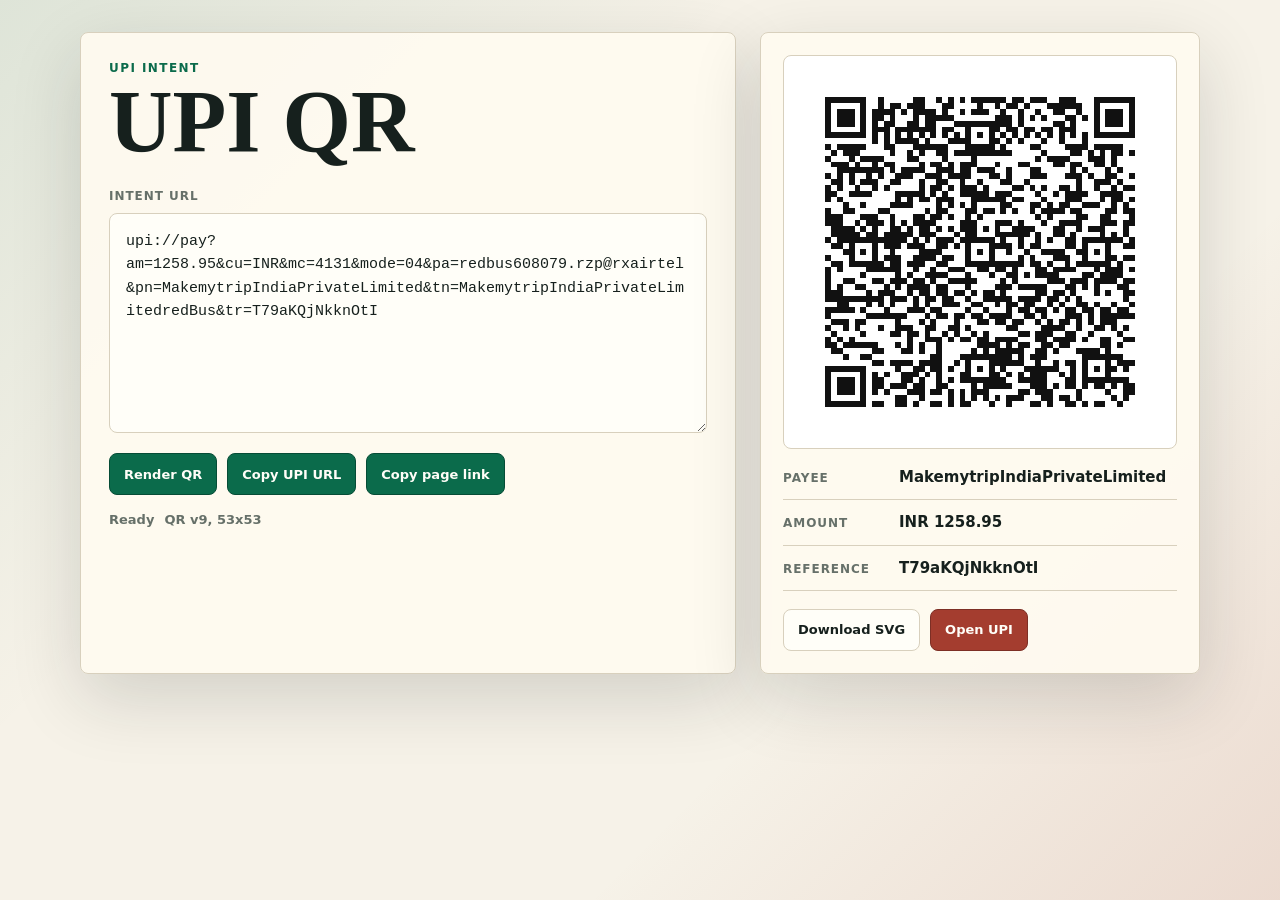
==== index.html @ 8ff2d2c5 "Add UPI QR GitHub Pages app" ====
<!doctype html>
<html lang="en">
  <head>
    <meta charset="utf-8">
    <meta name="viewport" content="width=device-width, initial-scale=1">
    <meta name="color-scheme" content="light">
    <title>UPI QR</title>
    <link rel="stylesheet" href="./styles.css">
  </head>
  <body>
    <main class="shell">
      <section class="workspace" aria-labelledby="title">
        <div class="editor">
          <p class="eyebrow">UPI intent</p>
          <h1 id="title">UPI QR</h1>

          <label for="intent">Intent URL</label>
          <textarea id="intent" spellcheck="false" rows="8"></textarea>

          <div class="actions">
            <button id="render" type="button">Render QR</button>
            <button id="copy-upi" type="button">Copy UPI URL</button>
            <button id="copy-page" type="button">Copy page link</button>
          </div>

          <div class="meta" aria-live="polite">
            <span id="status">Ready</span>
            <span id="version"></span>
          </div>
        </div>

        <aside class="preview" aria-label="Generated QR">
          <div id="qr" class="qr" role="img" aria-label="QR code for UPI intent"></div>
          <dl class="details">
            <div>
              <dt>Payee</dt>
              <dd id="payee">-</dd>
            </div>
            <div>
              <dt>Amount</dt>
              <dd id="amount">-</dd>
            </div>
            <div>
              <dt>Reference</dt>
              <dd id="reference">-</dd>
            </div>
          </dl>
          <div class="actions preview-actions">
            <a id="download" class="button secondary" download="upi-qr.svg" href="#">Download SVG</a>
            <a id="open-upi" class="button primary" href="#">Open UPI</a>
          </div>
        </aside>
      </section>
    </main>

    <script src="./app.js"></script>
  </body>
</html>
---- styles.css ----
:root {
  --paper: #f6f2e8;
  --panel: #fffbf0;
  --ink: #16201d;
  --muted: #667069;
  --line: #d8d0bd;
  --green: #0b6b4b;
  --green-dark: #064c36;
  --red: #a43d2f;
  --blue: #123f72;
  --shadow: 0 24px 70px rgba(22, 32, 29, 0.16);
}

* {
  box-sizing: border-box;
}

body {
  min-height: 100vh;
  margin: 0;
  color: var(--ink);
  font-family: ui-serif, Georgia, Cambria, "Times New Roman", serif;
  background:
    linear-gradient(135deg, rgba(11, 107, 75, 0.1), transparent 34%),
    linear-gradient(315deg, rgba(164, 61, 47, 0.13), transparent 32%),
    var(--paper);
}

button,
textarea,
a {
  font: inherit;
}

.shell {
  width: min(1120px, calc(100vw - 32px));
  margin: 0 auto;
  padding: 32px 0;
}

.workspace {
  display: grid;
  grid-template-columns: minmax(0, 1fr) minmax(340px, 440px);
  gap: 24px;
  align-items: stretch;
}

.editor,
.preview {
  border: 1px solid var(--line);
  border-radius: 8px;
  background: rgba(255, 251, 240, 0.92);
  box-shadow: var(--shadow);
}

.editor {
  padding: 28px;
}

.preview {
  display: flex;
  flex-direction: column;
  gap: 18px;
  padding: 22px;
}

.eyebrow {
  margin: 0 0 8px;
  color: var(--green);
  font: 700 12px/1.2 ui-sans-serif, system-ui, -apple-system, BlinkMacSystemFont, "Segoe UI", sans-serif;
  letter-spacing: 0.12em;
  text-transform: uppercase;
}

h1 {
  margin: 0 0 28px;
  font-size: clamp(44px, 8vw, 88px);
  line-height: 0.88;
  letter-spacing: 0;
}

label,
dt {
  display: block;
  color: var(--muted);
  font: 700 12px/1.2 ui-sans-serif, system-ui, -apple-system, BlinkMacSystemFont, "Segoe UI", sans-serif;
  letter-spacing: 0.08em;
  text-transform: uppercase;
}

textarea {
  width: 100%;
  min-height: 220px;
  margin-top: 10px;
  resize: vertical;
  border: 1px solid var(--line);
  border-radius: 8px;
  padding: 16px;
  color: var(--ink);
  background: #fffef8;
  font: 500 15px/1.55 ui-monospace, SFMono-Regular, Menlo, Consolas, "Liberation Mono", monospace;
  outline: none;
}

textarea:focus {
  border-color: var(--green);
  box-shadow: 0 0 0 3px rgba(11, 107, 75, 0.16);
}

.actions {
  display: flex;
  flex-wrap: wrap;
  gap: 10px;
  margin-top: 16px;
}

button,
.button {
  display: inline-flex;
  min-height: 42px;
  align-items: center;
  justify-content: center;
  border: 1px solid var(--green-dark);
  border-radius: 8px;
  padding: 0 14px;
  color: #fffef8;
  background: var(--green);
  cursor: pointer;
  text-decoration: none;
  font: 800 13px/1 ui-sans-serif, system-ui, -apple-system, BlinkMacSystemFont, "Segoe UI", sans-serif;
}

button:hover,
.button:hover {
  background: var(--green-dark);
}

.secondary {
  border-color: var(--line);
  color: var(--ink);
  background: #fffef8;
}

.secondary:hover {
  color: #fffef8;
  background: var(--blue);
}

.primary {
  background: var(--red);
  border-color: #7d2f25;
}

.primary:hover {
  background: #7d2f25;
}

.meta {
  display: flex;
  min-height: 24px;
  flex-wrap: wrap;
  gap: 10px;
  margin-top: 16px;
  color: var(--muted);
  font: 700 13px/1.4 ui-sans-serif, system-ui, -apple-system, BlinkMacSystemFont, "Segoe UI", sans-serif;
}

.meta .error {
  color: var(--red);
}

.qr {
  display: grid;
  aspect-ratio: 1;
  width: 100%;
  min-height: 300px;
  place-items: center;
  border: 1px solid var(--line);
  border-radius: 8px;
  padding: 18px;
  background: #fff;
}

.qr svg {
  display: block;
  width: 100%;
  height: 100%;
}

.details {
  display: grid;
  gap: 12px;
  margin: 0;
}

.details div {
  display: grid;
  grid-template-columns: 104px minmax(0, 1fr);
  gap: 12px;
  align-items: baseline;
  border-bottom: 1px solid var(--line);
  padding-bottom: 12px;
}

dd {
  min-width: 0;
  margin: 0;
  overflow-wrap: anywhere;
  font: 700 15px/1.35 ui-sans-serif, system-ui, -apple-system, BlinkMacSystemFont, "Segoe UI", sans-serif;
}

.preview-actions {
  margin-top: auto;
}

@media (max-width: 820px) {
  .shell {
    width: min(100vw - 24px, 560px);
    padding: 12px 0;
  }

  .workspace {
    grid-template-columns: 1fr;
  }

  .editor,
  .preview {
    padding: 18px;
  }

  h1 {
    font-size: 48px;
  }

  .qr {
    min-height: 260px;
  }

  .details div {
    grid-template-columns: 1fr;
    gap: 6px;
  }
}
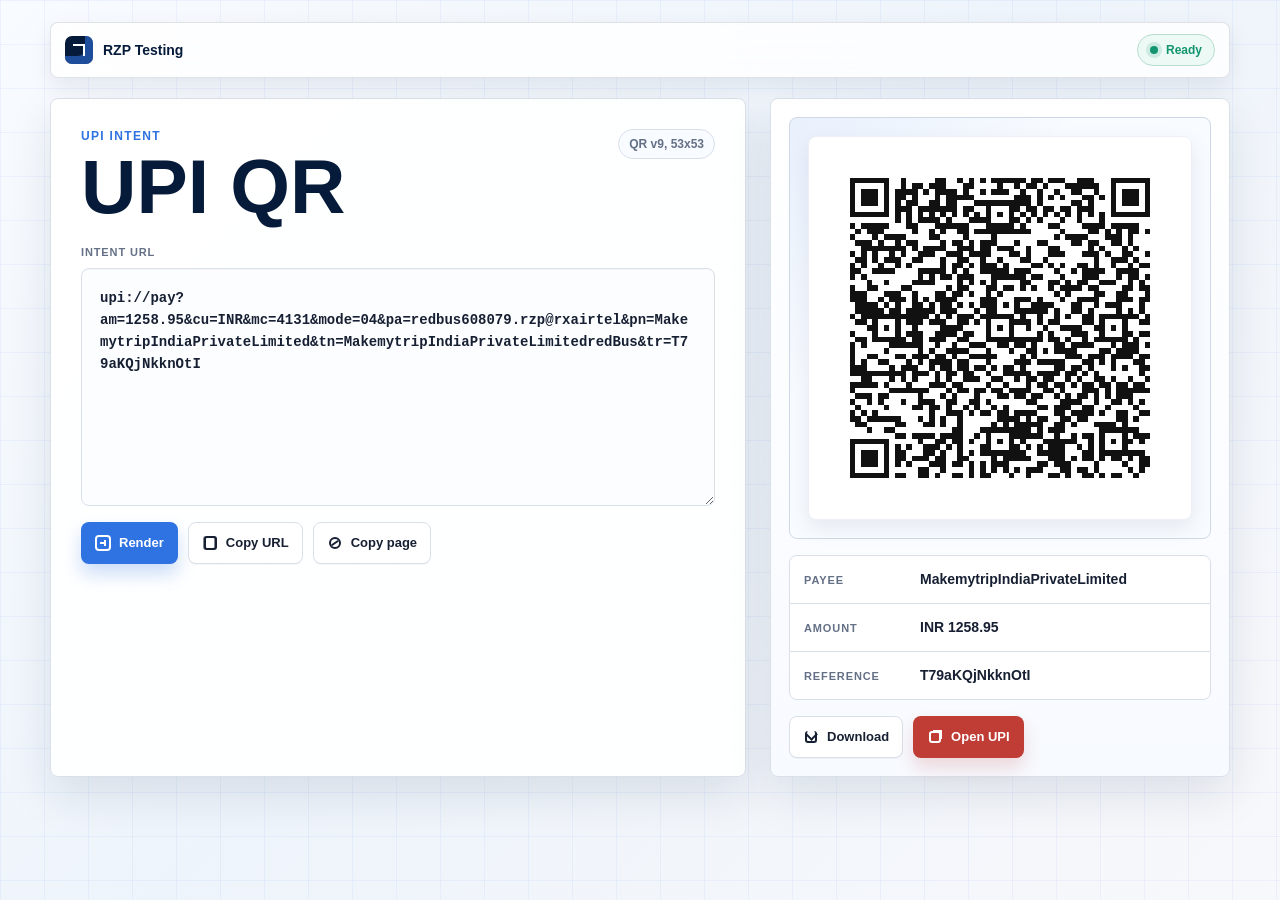
==== commit eff926be: "Redesign UPI QR page" ====
--- a/index.html
+++ b/index.html
@@ -9,28 +9,50 @@
   </head>
   <body>
     <main class="shell">
+      <header class="topbar">
+        <div class="brand">
+          <span class="brand-mark" aria-hidden="true"></span>
+          <span>RZP Testing</span>
+        </div>
+        <div class="status-pill" aria-live="polite">
+          <span class="status-dot" aria-hidden="true"></span>
+          <span id="status">Ready</span>
+        </div>
+      </header>
+
       <section class="workspace" aria-labelledby="title">
         <div class="editor">
-          <p class="eyebrow">UPI intent</p>
-          <h1 id="title">UPI QR</h1>
+          <div class="title-row">
+            <div>
+              <p class="eyebrow">UPI intent</p>
+              <h1 id="title">UPI QR</h1>
+            </div>
+            <span id="version" class="version"></span>
+          </div>
 
           <label for="intent">Intent URL</label>
           <textarea id="intent" spellcheck="false" rows="8"></textarea>
 
           <div class="actions">
-            <button id="render" type="button">Render QR</button>
-            <button id="copy-upi" type="button">Copy UPI URL</button>
-            <button id="copy-page" type="button">Copy page link</button>
-          </div>
-
-          <div class="meta" aria-live="polite">
-            <span id="status">Ready</span>
-            <span id="version"></span>
+            <button id="render" class="button primary-action" type="button">
+              <span class="button-icon scan-icon" aria-hidden="true"></span>
+              <span>Render</span>
+            </button>
+            <button id="copy-upi" class="button quiet-action" type="button">
+              <span class="button-icon copy-icon" aria-hidden="true"></span>
+              <span>Copy URL</span>
+            </button>
+            <button id="copy-page" class="button quiet-action" type="button">
+              <span class="button-icon link-icon" aria-hidden="true"></span>
+              <span>Copy page</span>
+            </button>
           </div>
         </div>
 
         <aside class="preview" aria-label="Generated QR">
-          <div id="qr" class="qr" role="img" aria-label="QR code for UPI intent"></div>
+          <div class="qr-shell">
+            <div id="qr" class="qr" role="img" aria-label="QR code for UPI intent"></div>
+          </div>
           <dl class="details">
             <div>
               <dt>Payee</dt>
@@ -46,8 +68,14 @@
             </div>
           </dl>
           <div class="actions preview-actions">
-            <a id="download" class="button secondary" download="upi-qr.svg" href="#">Download SVG</a>
-            <a id="open-upi" class="button primary" href="#">Open UPI</a>
+            <a id="download" class="button quiet-action" download="upi-qr.svg" href="#">
+              <span class="button-icon download-icon" aria-hidden="true"></span>
+              <span>Download</span>
+            </a>
+            <a id="open-upi" class="button danger-action" href="#">
+              <span class="button-icon open-icon" aria-hidden="true"></span>
+              <span>Open UPI</span>
+            </a>
           </div>
         </aside>
       </section>
--- a/styles.css
+++ b/styles.css
@@ -1,14 +1,20 @@
 :root {
-  --paper: #f6f2e8;
-  --panel: #fffbf0;
-  --ink: #16201d;
-  --muted: #667069;
-  --line: #d8d0bd;
-  --green: #0b6b4b;
-  --green-dark: #064c36;
-  --red: #a43d2f;
-  --blue: #123f72;
-  --shadow: 0 24px 70px rgba(22, 32, 29, 0.16);
+  --bg: #f4f7fb;
+  --panel: #ffffff;
+  --ink: #172033;
+  --muted: #647086;
+  --faint: #8c98aa;
+  --line: #d9e0ea;
+  --line-strong: #b8c4d4;
+  --navy: #061b3a;
+  --blue: #2f72e2;
+  --blue-dark: #2057b4;
+  --blue-soft: #eaf2ff;
+  --green: #13966f;
+  --red: #bf3d35;
+  --amber: #c77a12;
+  --shadow: 0 18px 46px rgba(6, 27, 58, 0.1);
+  --shadow-tight: 0 8px 22px rgba(6, 27, 58, 0.08);
 }
 
 * {
@@ -19,11 +25,12 @@
   min-height: 100vh;
   margin: 0;
   color: var(--ink);
-  font-family: ui-serif, Georgia, Cambria, "Times New Roman", serif;
+  font-family: "Avenir Next", Avenir, "Segoe UI", -apple-system, BlinkMacSystemFont, sans-serif;
   background:
-    linear-gradient(135deg, rgba(11, 107, 75, 0.1), transparent 34%),
-    linear-gradient(315deg, rgba(164, 61, 47, 0.13), transparent 32%),
-    var(--paper);
+    linear-gradient(90deg, rgba(47, 114, 226, 0.06) 1px, transparent 1px),
+    linear-gradient(180deg, rgba(47, 114, 226, 0.06) 1px, transparent 1px),
+    linear-gradient(135deg, #f8fbff 0%, #eef4fb 48%, #f7f8fb 100%);
+  background-size: 44px 44px, 44px 44px, auto;
 }
 
 button,
@@ -33,14 +40,84 @@
 }
 
 .shell {
-  width: min(1120px, calc(100vw - 32px));
+  width: min(1180px, calc(100vw - 32px));
   margin: 0 auto;
-  padding: 32px 0;
+  padding: 22px 0 32px;
+}
+
+.topbar {
+  display: flex;
+  min-height: 56px;
+  align-items: center;
+  justify-content: space-between;
+  gap: 16px;
+  margin-bottom: 20px;
+  border: 1px solid rgba(6, 27, 58, 0.12);
+  border-radius: 8px;
+  padding: 10px 14px;
+  background: rgba(255, 255, 255, 0.82);
+  box-shadow: var(--shadow-tight);
+  backdrop-filter: blur(14px);
+}
+
+.brand {
+  display: inline-flex;
+  align-items: center;
+  gap: 10px;
+  color: var(--navy);
+  font-size: 14px;
+  font-weight: 800;
+}
+
+.brand-mark {
+  position: relative;
+  width: 28px;
+  height: 28px;
+  border-radius: 7px;
+  background: var(--navy);
+  box-shadow: inset -8px -8px 0 rgba(47, 114, 226, 0.58);
+}
+
+.brand-mark::after {
+  position: absolute;
+  inset: 8px;
+  border: 2px solid #fff;
+  border-left: 0;
+  border-bottom: 0;
+  content: "";
+}
+
+.status-pill {
+  display: inline-flex;
+  min-height: 32px;
+  align-items: center;
+  gap: 8px;
+  border: 1px solid #b7ddce;
+  border-radius: 999px;
+  padding: 0 12px;
+  color: var(--green);
+  background: #ecf9f4;
+  font-size: 12px;
+  font-weight: 800;
+}
+
+.status-pill:has(.error) {
+  border-color: #e9b8b4;
+  color: var(--red);
+  background: #fff0ef;
+}
+
+.status-dot {
+  width: 8px;
+  height: 8px;
+  border-radius: 50%;
+  background: currentColor;
+  box-shadow: 0 0 0 4px color-mix(in srgb, currentColor 14%, transparent);
 }
 
 .workspace {
   display: grid;
-  grid-template-columns: minmax(0, 1fr) minmax(340px, 440px);
+  grid-template-columns: minmax(0, 1.08fr) minmax(360px, 460px);
   gap: 24px;
   align-items: stretch;
 }
@@ -49,62 +126,92 @@
 .preview {
   border: 1px solid var(--line);
   border-radius: 8px;
-  background: rgba(255, 251, 240, 0.92);
+  background: rgba(255, 255, 255, 0.96);
   box-shadow: var(--shadow);
 }
 
 .editor {
-  padding: 28px;
+  display: flex;
+  flex-direction: column;
+  padding: 30px;
 }
 
 .preview {
   display: flex;
   flex-direction: column;
-  gap: 18px;
-  padding: 22px;
+  gap: 16px;
+  padding: 18px;
+  background:
+    linear-gradient(180deg, #ffffff 0%, #f7faff 100%);
+}
+
+.title-row {
+  display: flex;
+  align-items: flex-start;
+  justify-content: space-between;
+  gap: 16px;
+  margin-bottom: 24px;
 }
 
 .eyebrow {
   margin: 0 0 8px;
-  color: var(--green);
-  font: 700 12px/1.2 ui-sans-serif, system-ui, -apple-system, BlinkMacSystemFont, "Segoe UI", sans-serif;
-  letter-spacing: 0.12em;
+  color: var(--blue);
+  font-size: 12px;
+  font-weight: 800;
+  letter-spacing: 0.11em;
   text-transform: uppercase;
 }
 
 h1 {
-  margin: 0 0 28px;
-  font-size: clamp(44px, 8vw, 88px);
-  line-height: 0.88;
+  margin: 0;
+  color: var(--navy);
+  font-size: clamp(48px, 6vw, 86px);
+  font-weight: 900;
+  line-height: 0.92;
   letter-spacing: 0;
+}
+
+.version {
+  min-height: 30px;
+  flex: 0 0 auto;
+  border: 1px solid var(--line);
+  border-radius: 999px;
+  padding: 7px 10px;
+  color: var(--muted);
+  background: #f8fbff;
+  font-size: 12px;
+  font-weight: 800;
+  white-space: nowrap;
 }
 
 label,
 dt {
   display: block;
   color: var(--muted);
-  font: 700 12px/1.2 ui-sans-serif, system-ui, -apple-system, BlinkMacSystemFont, "Segoe UI", sans-serif;
+  font-size: 11px;
+  font-weight: 900;
   letter-spacing: 0.08em;
   text-transform: uppercase;
 }
 
 textarea {
   width: 100%;
-  min-height: 220px;
+  min-height: 238px;
   margin-top: 10px;
   resize: vertical;
   border: 1px solid var(--line);
   border-radius: 8px;
-  padding: 16px;
+  padding: 18px;
   color: var(--ink);
-  background: #fffef8;
-  font: 500 15px/1.55 ui-monospace, SFMono-Regular, Menlo, Consolas, "Liberation Mono", monospace;
+  background: #fbfdff;
+  box-shadow: inset 0 1px 0 rgba(6, 27, 58, 0.03);
+  font: 650 14px/1.58 "SF Mono", SFMono-Regular, Menlo, Consolas, "Liberation Mono", monospace;
   outline: none;
 }
 
 textarea:focus {
-  border-color: var(--green);
-  box-shadow: 0 0 0 3px rgba(11, 107, 75, 0.16);
+  border-color: var(--blue);
+  box-shadow: 0 0 0 4px rgba(47, 114, 226, 0.14), inset 0 1px 0 rgba(6, 27, 58, 0.03);
 }
 
 .actions {
@@ -120,53 +227,171 @@
   min-height: 42px;
   align-items: center;
   justify-content: center;
-  border: 1px solid var(--green-dark);
-  border-radius: 8px;
-  padding: 0 14px;
-  color: #fffef8;
-  background: var(--green);
+  gap: 8px;
+  border: 1px solid transparent;
+  border-radius: 8px;
+  padding: 0 13px;
   cursor: pointer;
   text-decoration: none;
-  font: 800 13px/1 ui-sans-serif, system-ui, -apple-system, BlinkMacSystemFont, "Segoe UI", sans-serif;
+  font-size: 13px;
+  font-weight: 900;
+  line-height: 1;
+  transition: transform 0.15s ease, box-shadow 0.15s ease, background 0.15s ease;
 }
 
 button:hover,
 .button:hover {
-  background: var(--green-dark);
-}
-
-.secondary {
+  transform: translateY(-1px);
+}
+
+.primary-action {
+  color: #fff;
+  background: var(--blue);
+  box-shadow: 0 10px 18px rgba(47, 114, 226, 0.24);
+}
+
+.primary-action:hover {
+  background: var(--blue-dark);
+}
+
+.quiet-action {
   border-color: var(--line);
   color: var(--ink);
-  background: #fffef8;
-}
-
-.secondary:hover {
-  color: #fffef8;
-  background: var(--blue);
-}
-
-.primary {
+  background: #fff;
+  box-shadow: 0 1px 0 rgba(6, 27, 58, 0.04);
+}
+
+.quiet-action:hover {
+  border-color: var(--line-strong);
+  background: #f8fbff;
+}
+
+.danger-action {
+  color: #fff;
   background: var(--red);
-  border-color: #7d2f25;
-}
-
-.primary:hover {
-  background: #7d2f25;
-}
-
-.meta {
-  display: flex;
-  min-height: 24px;
-  flex-wrap: wrap;
-  gap: 10px;
-  margin-top: 16px;
-  color: var(--muted);
-  font: 700 13px/1.4 ui-sans-serif, system-ui, -apple-system, BlinkMacSystemFont, "Segoe UI", sans-serif;
-}
-
-.meta .error {
-  color: var(--red);
+  box-shadow: 0 10px 18px rgba(191, 61, 53, 0.18);
+}
+
+.danger-action:hover {
+  background: #9f312b;
+}
+
+.button-icon {
+  position: relative;
+  width: 16px;
+  height: 16px;
+  flex: 0 0 16px;
+}
+
+.scan-icon {
+  border: 2px solid currentColor;
+  border-radius: 4px;
+}
+
+.scan-icon::before,
+.scan-icon::after {
+  position: absolute;
+  background: currentColor;
+  content: "";
+}
+
+.scan-icon::before {
+  width: 6px;
+  height: 2px;
+  top: 5px;
+  left: 3px;
+}
+
+.scan-icon::after {
+  width: 2px;
+  height: 6px;
+  right: 3px;
+  bottom: 3px;
+}
+
+.copy-icon::before,
+.copy-icon::after {
+  position: absolute;
+  border: 2px solid currentColor;
+  border-radius: 3px;
+  content: "";
+}
+
+.copy-icon::before {
+  width: 9px;
+  height: 10px;
+  right: 1px;
+  bottom: 1px;
+}
+
+.copy-icon::after {
+  width: 9px;
+  height: 10px;
+  top: 1px;
+  left: 1px;
+  opacity: 0.55;
+}
+
+.link-icon::before,
+.download-icon::before,
+.open-icon::before {
+  position: absolute;
+  inset: 2px;
+  border: 2px solid currentColor;
+  border-radius: 999px;
+  content: "";
+}
+
+.link-icon::after {
+  position: absolute;
+  width: 8px;
+  height: 2px;
+  top: 7px;
+  left: 4px;
+  background: currentColor;
+  content: "";
+  transform: rotate(-35deg);
+}
+
+.download-icon::before {
+  border-radius: 3px;
+  border-top: 0;
+}
+
+.download-icon::after {
+  position: absolute;
+  width: 7px;
+  height: 7px;
+  top: 1px;
+  left: 4px;
+  border-right: 2px solid currentColor;
+  border-bottom: 2px solid currentColor;
+  content: "";
+  transform: rotate(45deg);
+}
+
+.open-icon::before {
+  border-radius: 3px;
+}
+
+.open-icon::after {
+  position: absolute;
+  width: 7px;
+  height: 7px;
+  top: 1px;
+  right: 1px;
+  border-top: 2px solid currentColor;
+  border-right: 2px solid currentColor;
+  content: "";
+}
+
+.qr-shell {
+  border: 1px solid #cfd8e7;
+  border-radius: 8px;
+  padding: 18px;
+  background:
+    linear-gradient(135deg, rgba(47, 114, 226, 0.08), transparent 34%),
+    #f8fbff;
 }
 
 .qr {
@@ -175,10 +400,11 @@
   width: 100%;
   min-height: 300px;
   place-items: center;
-  border: 1px solid var(--line);
+  border: 1px solid #ecf0f6;
   border-radius: 8px;
   padding: 18px;
   background: #fff;
+  box-shadow: inset 0 0 0 8px #fff, var(--shadow-tight);
 }
 
 .qr svg {
@@ -189,8 +415,12 @@
 
 .details {
   display: grid;
-  gap: 12px;
+  gap: 0;
   margin: 0;
+  border: 1px solid var(--line);
+  border-radius: 8px;
+  overflow: hidden;
+  background: #fff;
 }
 
 .details div {
@@ -199,14 +429,20 @@
   gap: 12px;
   align-items: baseline;
   border-bottom: 1px solid var(--line);
-  padding-bottom: 12px;
+  padding: 14px;
+}
+
+.details div:last-child {
+  border-bottom: 0;
 }
 
 dd {
   min-width: 0;
   margin: 0;
   overflow-wrap: anywhere;
-  font: 700 15px/1.35 ui-sans-serif, system-ui, -apple-system, BlinkMacSystemFont, "Segoe UI", sans-serif;
+  font-size: 14px;
+  font-weight: 850;
+  line-height: 1.35;
 }
 
 .preview-actions {
@@ -216,11 +452,16 @@
 @media (max-width: 820px) {
   .shell {
     width: min(100vw - 24px, 560px);
-    padding: 12px 0;
+    padding: 12px 0 18px;
+  }
+
+  .topbar {
+    margin-bottom: 12px;
   }
 
   .workspace {
     grid-template-columns: 1fr;
+    gap: 14px;
   }
 
   .editor,
@@ -232,6 +473,16 @@
     font-size: 48px;
   }
 
+  .title-row {
+    display: grid;
+    gap: 12px;
+    margin-bottom: 20px;
+  }
+
+  .version {
+    justify-self: start;
+  }
+
   .qr {
     min-height: 260px;
   }
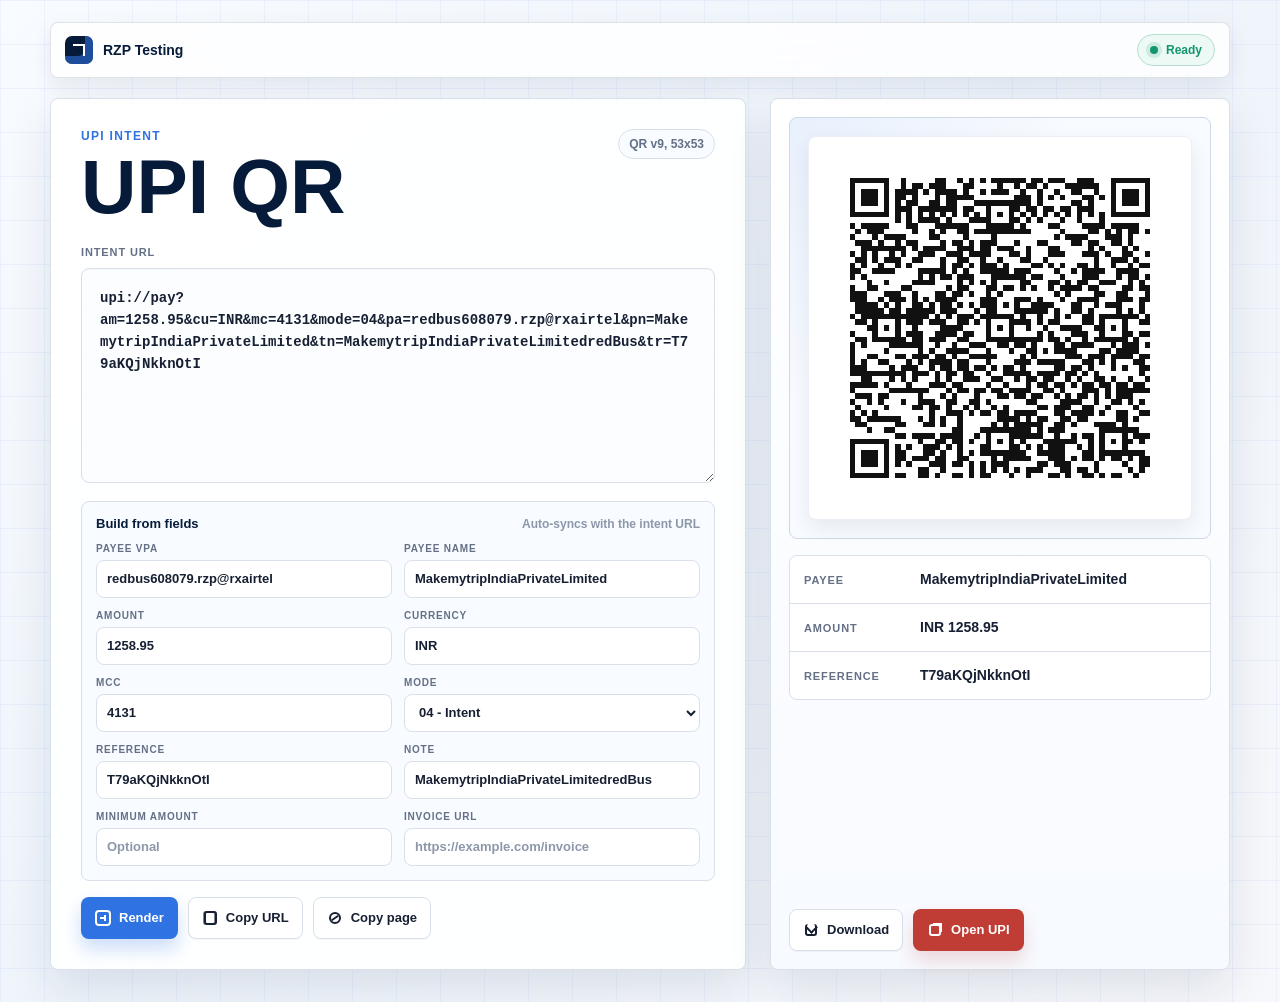
==== commit 18d2a1f0: "Add UPI intent form validation" ====
--- a/index.html
+++ b/index.html
@@ -32,6 +32,67 @@
 
           <label for="intent">Intent URL</label>
           <textarea id="intent" spellcheck="false" rows="8"></textarea>
+
+          <form id="intent-form" class="intent-form" novalidate>
+            <div class="form-header">
+              <span>Build from fields</span>
+              <span>Auto-syncs with the intent URL</span>
+            </div>
+            <div class="field-grid">
+              <label>
+                <span>Payee VPA</span>
+                <input id="field-pa" name="pa" autocomplete="off" placeholder="merchant@bank">
+              </label>
+              <label>
+                <span>Payee name</span>
+                <input id="field-pn" name="pn" autocomplete="off" placeholder="Merchant name">
+              </label>
+              <label>
+                <span>Amount</span>
+                <input id="field-am" name="am" inputmode="decimal" autocomplete="off" placeholder="100.00">
+              </label>
+              <label>
+                <span>Currency</span>
+                <input id="field-cu" name="cu" autocomplete="off" maxlength="3" placeholder="INR">
+              </label>
+              <label>
+                <span>MCC</span>
+                <input id="field-mc" name="mc" inputmode="numeric" autocomplete="off" maxlength="4" placeholder="5411">
+              </label>
+              <label>
+                <span>Mode</span>
+                <select id="field-mode" name="mode">
+                  <option value="">Not set</option>
+                  <option value="04">04 - Intent</option>
+                  <option value="05">05 - Secure intent</option>
+                  <option value="01">01 - Static QR</option>
+                  <option value="02">02 - Static secure QR</option>
+                  <option value="15">15 - Dynamic QR</option>
+                  <option value="16">16 - Dynamic secure QR</option>
+                  <option value="22">22 - Online dynamic QR</option>
+                  <option value="23">23 - Online dynamic secure QR</option>
+                </select>
+              </label>
+              <label>
+                <span>Reference</span>
+                <input id="field-tr" name="tr" autocomplete="off" placeholder="Order or bill id">
+              </label>
+              <label>
+                <span>Note</span>
+                <input id="field-tn" name="tn" autocomplete="off" placeholder="Transaction note">
+              </label>
+              <label>
+                <span>Minimum amount</span>
+                <input id="field-mam" name="mam" inputmode="decimal" autocomplete="off" placeholder="Optional">
+              </label>
+              <label>
+                <span>Invoice URL</span>
+                <input id="field-url" name="url" autocomplete="off" placeholder="https://example.com/invoice">
+              </label>
+            </div>
+          </form>
+
+          <div id="warnings" class="warnings" aria-live="polite"></div>
 
           <div class="actions">
             <button id="render" class="button primary-action" type="button">
--- a/styles.css
+++ b/styles.css
@@ -34,6 +34,8 @@
 }
 
 button,
+input,
+select,
 textarea,
 a {
   font: inherit;
@@ -196,7 +198,7 @@
 
 textarea {
   width: 100%;
-  min-height: 238px;
+  min-height: 146px;
   margin-top: 10px;
   resize: vertical;
   border: 1px solid var(--line);
@@ -212,6 +214,105 @@
 textarea:focus {
   border-color: var(--blue);
   box-shadow: 0 0 0 4px rgba(47, 114, 226, 0.14), inset 0 1px 0 rgba(6, 27, 58, 0.03);
+}
+
+.intent-form {
+  margin-top: 18px;
+  border: 1px solid var(--line);
+  border-radius: 8px;
+  padding: 14px;
+  background: #f8fbff;
+}
+
+.form-header {
+  display: flex;
+  align-items: baseline;
+  justify-content: space-between;
+  gap: 12px;
+  margin-bottom: 12px;
+}
+
+.form-header span:first-child {
+  color: var(--navy);
+  font-size: 13px;
+  font-weight: 900;
+}
+
+.form-header span:last-child {
+  color: var(--faint);
+  font-size: 12px;
+  font-weight: 700;
+}
+
+.field-grid {
+  display: grid;
+  grid-template-columns: repeat(2, minmax(0, 1fr));
+  gap: 12px;
+}
+
+.field-grid label {
+  display: grid;
+  gap: 6px;
+}
+
+.field-grid span {
+  color: var(--muted);
+  font-size: 10px;
+  font-weight: 900;
+  letter-spacing: 0.08em;
+  text-transform: uppercase;
+}
+
+input,
+select {
+  width: 100%;
+  min-height: 38px;
+  border: 1px solid var(--line);
+  border-radius: 8px;
+  padding: 8px 10px;
+  color: var(--ink);
+  background: #fff;
+  font-size: 13px;
+  font-weight: 750;
+  outline: none;
+}
+
+input:focus,
+select:focus {
+  border-color: var(--blue);
+  box-shadow: 0 0 0 4px rgba(47, 114, 226, 0.12);
+}
+
+input::placeholder,
+textarea::placeholder {
+  color: var(--faint);
+  font-weight: 650;
+}
+
+.warnings {
+  display: none;
+  margin-top: 14px;
+  border: 1px solid #f0d6a8;
+  border-radius: 8px;
+  padding: 12px 14px;
+  color: #71470b;
+  background: #fff8e8;
+  font-size: 12px;
+  font-weight: 750;
+  line-height: 1.45;
+}
+
+.warnings.visible {
+  display: block;
+}
+
+.warnings ul {
+  margin: 8px 0 0;
+  padding-left: 18px;
+}
+
+.warnings li + li {
+  margin-top: 4px;
 }
 
 .actions {
@@ -483,6 +584,14 @@
     justify-self: start;
   }
 
+  .form-header {
+    display: grid;
+  }
+
+  .field-grid {
+    grid-template-columns: 1fr;
+  }
+
   .qr {
     min-height: 260px;
   }
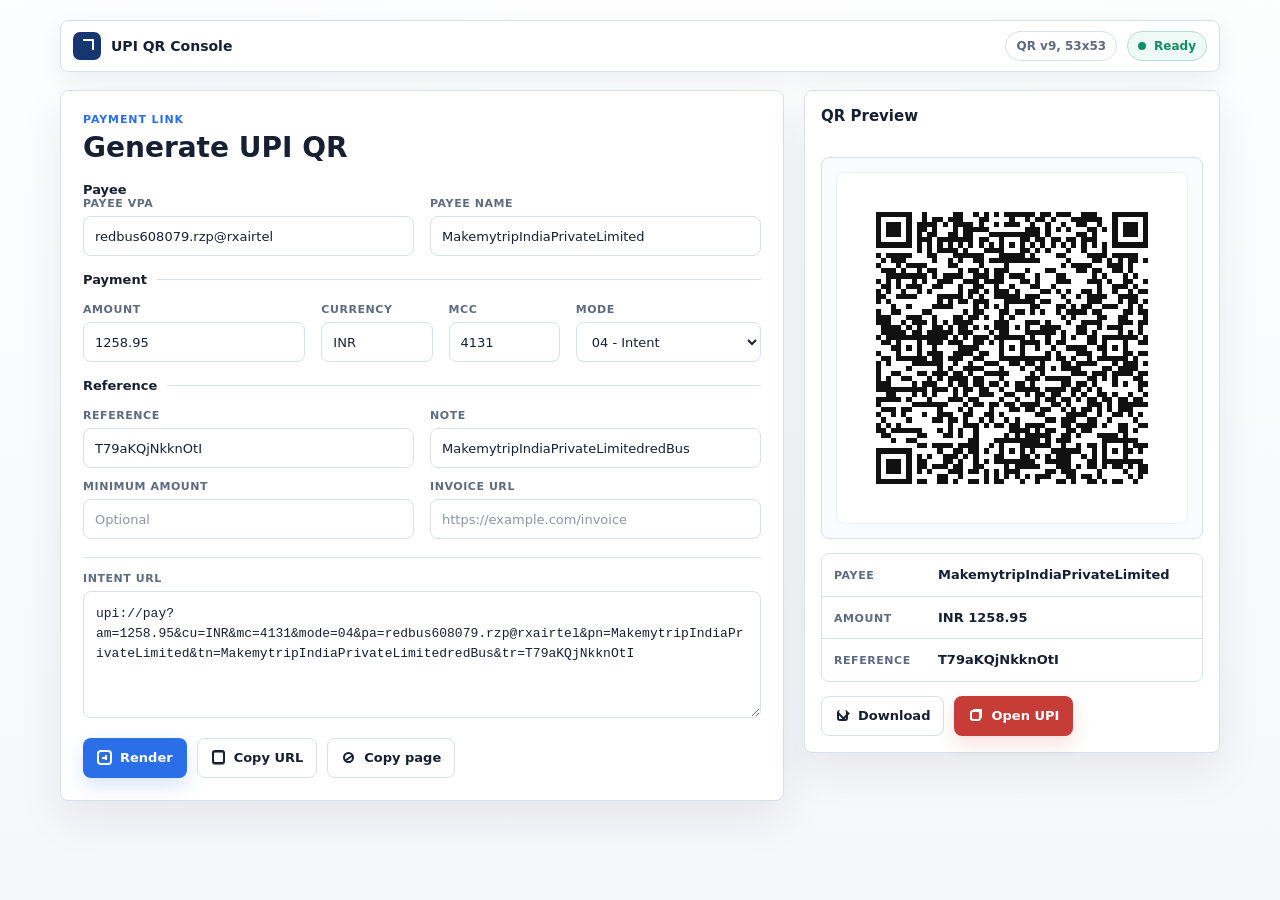
==== commit abdef109: "Refine UPI QR page design" ====
--- a/index.html
+++ b/index.html
@@ -5,92 +5,105 @@
     <meta name="viewport" content="width=device-width, initial-scale=1">
     <meta name="color-scheme" content="light">
     <title>UPI QR</title>
-    <link rel="stylesheet" href="./styles.css">
+    <link rel="stylesheet" href="./styles.css?v=20260629-pro1">
   </head>
   <body>
     <main class="shell">
       <header class="topbar">
         <div class="brand">
           <span class="brand-mark" aria-hidden="true"></span>
-          <span>RZP Testing</span>
+          <span>UPI QR Console</span>
         </div>
-        <div class="status-pill" aria-live="polite">
-          <span class="status-dot" aria-hidden="true"></span>
-          <span id="status">Ready</span>
+        <div class="topbar-right">
+          <span id="version" class="version"></span>
+          <div class="status-pill" aria-live="polite">
+            <span class="status-dot" aria-hidden="true"></span>
+            <span id="status">Ready</span>
+          </div>
         </div>
       </header>
 
       <section class="workspace" aria-labelledby="title">
         <div class="editor">
           <div class="title-row">
-            <div>
-              <p class="eyebrow">UPI intent</p>
-              <h1 id="title">UPI QR</h1>
-            </div>
-            <span id="version" class="version"></span>
+            <p class="eyebrow">Payment link</p>
+            <h1 id="title">Generate UPI QR</h1>
           </div>
 
-          <label for="intent">Intent URL</label>
-          <textarea id="intent" spellcheck="false" rows="8"></textarea>
+          <form id="intent-form" class="intent-form" novalidate>
+            <fieldset>
+              <legend>Payee</legend>
+              <div class="field-grid">
+                <label>
+                  <span>Payee VPA</span>
+                  <input id="field-pa" name="pa" autocomplete="off" placeholder="merchant@bank">
+                </label>
+                <label>
+                  <span>Payee name</span>
+                  <input id="field-pn" name="pn" autocomplete="off" placeholder="Merchant name">
+                </label>
+              </div>
+            </fieldset>
 
-          <form id="intent-form" class="intent-form" novalidate>
-            <div class="form-header">
-              <span>Build from fields</span>
-              <span>Auto-syncs with the intent URL</span>
-            </div>
-            <div class="field-grid">
-              <label>
-                <span>Payee VPA</span>
-                <input id="field-pa" name="pa" autocomplete="off" placeholder="merchant@bank">
-              </label>
-              <label>
-                <span>Payee name</span>
-                <input id="field-pn" name="pn" autocomplete="off" placeholder="Merchant name">
-              </label>
-              <label>
-                <span>Amount</span>
-                <input id="field-am" name="am" inputmode="decimal" autocomplete="off" placeholder="100.00">
-              </label>
-              <label>
-                <span>Currency</span>
-                <input id="field-cu" name="cu" autocomplete="off" maxlength="3" placeholder="INR">
-              </label>
-              <label>
-                <span>MCC</span>
-                <input id="field-mc" name="mc" inputmode="numeric" autocomplete="off" maxlength="4" placeholder="5411">
-              </label>
-              <label>
-                <span>Mode</span>
-                <select id="field-mode" name="mode">
-                  <option value="">Not set</option>
-                  <option value="04">04 - Intent</option>
-                  <option value="05">05 - Secure intent</option>
-                  <option value="01">01 - Static QR</option>
-                  <option value="02">02 - Static secure QR</option>
-                  <option value="15">15 - Dynamic QR</option>
-                  <option value="16">16 - Dynamic secure QR</option>
-                  <option value="22">22 - Online dynamic QR</option>
-                  <option value="23">23 - Online dynamic secure QR</option>
-                </select>
-              </label>
-              <label>
-                <span>Reference</span>
-                <input id="field-tr" name="tr" autocomplete="off" placeholder="Order or bill id">
-              </label>
-              <label>
-                <span>Note</span>
-                <input id="field-tn" name="tn" autocomplete="off" placeholder="Transaction note">
-              </label>
-              <label>
-                <span>Minimum amount</span>
-                <input id="field-mam" name="mam" inputmode="decimal" autocomplete="off" placeholder="Optional">
-              </label>
-              <label>
-                <span>Invoice URL</span>
-                <input id="field-url" name="url" autocomplete="off" placeholder="https://example.com/invoice">
-              </label>
-            </div>
+            <fieldset>
+              <legend>Payment</legend>
+              <div class="field-grid payment-grid">
+                <label>
+                  <span>Amount</span>
+                  <input id="field-am" name="am" inputmode="decimal" autocomplete="off" placeholder="100.00">
+                </label>
+                <label>
+                  <span>Currency</span>
+                  <input id="field-cu" name="cu" autocomplete="off" maxlength="3" placeholder="INR">
+                </label>
+                <label>
+                  <span>MCC</span>
+                  <input id="field-mc" name="mc" inputmode="numeric" autocomplete="off" maxlength="4" placeholder="5411">
+                </label>
+                <label>
+                  <span>Mode</span>
+                  <select id="field-mode" name="mode">
+                    <option value="">Not set</option>
+                    <option value="04">04 - Intent</option>
+                    <option value="05">05 - Secure intent</option>
+                    <option value="01">01 - Static QR</option>
+                    <option value="02">02 - Static secure QR</option>
+                    <option value="15">15 - Dynamic QR</option>
+                    <option value="16">16 - Dynamic secure QR</option>
+                    <option value="22">22 - Online dynamic QR</option>
+                    <option value="23">23 - Online dynamic secure QR</option>
+                  </select>
+                </label>
+              </div>
+            </fieldset>
+
+            <fieldset>
+              <legend>Reference</legend>
+              <div class="field-grid">
+                <label>
+                  <span>Reference</span>
+                  <input id="field-tr" name="tr" autocomplete="off" placeholder="Order or bill id">
+                </label>
+                <label>
+                  <span>Note</span>
+                  <input id="field-tn" name="tn" autocomplete="off" placeholder="Transaction note">
+                </label>
+                <label>
+                  <span>Minimum amount</span>
+                  <input id="field-mam" name="mam" inputmode="decimal" autocomplete="off" placeholder="Optional">
+                </label>
+                <label>
+                  <span>Invoice URL</span>
+                  <input id="field-url" name="url" autocomplete="off" placeholder="https://example.com/invoice">
+                </label>
+              </div>
+            </fieldset>
           </form>
+
+          <div class="url-editor">
+            <label for="intent">Intent URL</label>
+            <textarea id="intent" spellcheck="false" rows="5"></textarea>
+          </div>
 
           <div id="warnings" class="warnings" aria-live="polite"></div>
 
@@ -111,6 +124,9 @@
         </div>
 
         <aside class="preview" aria-label="Generated QR">
+          <div class="preview-header">
+            <h2>QR Preview</h2>
+          </div>
           <div class="qr-shell">
             <div id="qr" class="qr" role="img" aria-label="QR code for UPI intent"></div>
           </div>
@@ -142,6 +158,6 @@
       </section>
     </main>
 
-    <script src="./app.js"></script>
+    <script src="./app.js?v=20260629-pro1"></script>
   </body>
 </html>
--- a/styles.css
+++ b/styles.css
@@ -1,36 +1,41 @@
 :root {
-  --bg: #f4f7fb;
+  --bg: #f5f7fb;
   --panel: #ffffff;
+  --panel-soft: #f9fbfe;
   --ink: #172033;
-  --muted: #647086;
-  --faint: #8c98aa;
-  --line: #d9e0ea;
-  --line-strong: #b8c4d4;
-  --navy: #061b3a;
-  --blue: #2f72e2;
-  --blue-dark: #2057b4;
-  --blue-soft: #eaf2ff;
-  --green: #13966f;
-  --red: #bf3d35;
-  --amber: #c77a12;
-  --shadow: 0 18px 46px rgba(6, 27, 58, 0.1);
-  --shadow-tight: 0 8px 22px rgba(6, 27, 58, 0.08);
+  --muted: #5e6b80;
+  --faint: #8a95a8;
+  --line: #d8e0eb;
+  --line-strong: #bac7d8;
+  --blue: #2b6fe8;
+  --blue-dark: #1f55b8;
+  --green: #0f8f66;
+  --red: #c63d38;
+  --amber: #9b640b;
+  --amber-bg: #fff8e9;
+  --shadow: 0 18px 45px rgba(23, 32, 51, 0.08);
+  --shadow-soft: 0 8px 24px rgba(23, 32, 51, 0.06);
+  --radius: 8px;
 }
 
 * {
   box-sizing: border-box;
+}
+
+html {
+  min-width: 320px;
 }
 
 body {
   min-height: 100vh;
   margin: 0;
   color: var(--ink);
-  font-family: "Avenir Next", Avenir, "Segoe UI", -apple-system, BlinkMacSystemFont, sans-serif;
+  font-family: -apple-system, BlinkMacSystemFont, "Segoe UI", system-ui, sans-serif;
   background:
-    linear-gradient(90deg, rgba(47, 114, 226, 0.06) 1px, transparent 1px),
-    linear-gradient(180deg, rgba(47, 114, 226, 0.06) 1px, transparent 1px),
-    linear-gradient(135deg, #f8fbff 0%, #eef4fb 48%, #f7f8fb 100%);
-  background-size: 44px 44px, 44px 44px, auto;
+    linear-gradient(180deg, rgba(255, 255, 255, 0.9), rgba(245, 247, 251, 0.94)),
+    radial-gradient(circle at 16% 0%, rgba(43, 111, 232, 0.08), transparent 32%),
+    radial-gradient(circle at 92% 6%, rgba(15, 143, 102, 0.08), transparent 28%),
+    var(--bg);
 }
 
 button,
@@ -42,71 +47,87 @@
 }
 
 .shell {
-  width: min(1180px, calc(100vw - 32px));
+  width: min(1160px, calc(100vw - 32px));
   margin: 0 auto;
-  padding: 22px 0 32px;
+  padding: 20px 0 32px;
 }
 
 .topbar {
   display: flex;
-  min-height: 56px;
+  min-height: 52px;
   align-items: center;
   justify-content: space-between;
   gap: 16px;
-  margin-bottom: 20px;
-  border: 1px solid rgba(6, 27, 58, 0.12);
-  border-radius: 8px;
-  padding: 10px 14px;
-  background: rgba(255, 255, 255, 0.82);
-  box-shadow: var(--shadow-tight);
-  backdrop-filter: blur(14px);
-}
-
-.brand {
+  margin-bottom: 18px;
+  border: 1px solid var(--line);
+  border-radius: var(--radius);
+  padding: 10px 12px;
+  background: rgba(255, 255, 255, 0.92);
+  box-shadow: var(--shadow-soft);
+}
+
+.brand,
+.topbar-right,
+.status-pill,
+.button,
+button {
   display: inline-flex;
   align-items: center;
+}
+
+.brand {
   gap: 10px;
-  color: var(--navy);
+  color: var(--ink);
   font-size: 14px;
-  font-weight: 800;
+  font-weight: 600;
 }
 
 .brand-mark {
   position: relative;
   width: 28px;
   height: 28px;
+  flex: 0 0 28px;
   border-radius: 7px;
-  background: var(--navy);
-  box-shadow: inset -8px -8px 0 rgba(47, 114, 226, 0.58);
+  background: #16366f;
 }
 
 .brand-mark::after {
   position: absolute;
-  inset: 8px;
+  top: 7px;
+  right: 7px;
+  width: 9px;
+  height: 9px;
   border: 2px solid #fff;
   border-left: 0;
   border-bottom: 0;
   content: "";
 }
 
+.topbar-right {
+  gap: 10px;
+}
+
+.status-pill,
+.version {
+  min-height: 30px;
+  border-radius: 999px;
+  padding: 0 10px;
+  font-size: 12px;
+  font-weight: 600;
+  white-space: nowrap;
+}
+
 .status-pill {
-  display: inline-flex;
-  min-height: 32px;
-  align-items: center;
   gap: 8px;
-  border: 1px solid #b7ddce;
-  border-radius: 999px;
-  padding: 0 12px;
+  border: 1px solid #b7dfcf;
   color: var(--green);
-  background: #ecf9f4;
-  font-size: 12px;
-  font-weight: 800;
+  background: #eefaf5;
 }
 
 .status-pill:has(.error) {
-  border-color: #e9b8b4;
+  border-color: #eeb9b6;
   color: var(--red);
-  background: #fff0ef;
+  background: #fff1f0;
 }
 
 .status-dot {
@@ -114,196 +135,199 @@
   height: 8px;
   border-radius: 50%;
   background: currentColor;
-  box-shadow: 0 0 0 4px color-mix(in srgb, currentColor 14%, transparent);
+}
+
+.version {
+  display: inline-flex;
+  align-items: center;
+  border: 1px solid var(--line);
+  color: var(--muted);
+  background: #fff;
 }
 
 .workspace {
   display: grid;
-  grid-template-columns: minmax(0, 1.08fr) minmax(360px, 460px);
-  gap: 24px;
-  align-items: stretch;
+  grid-template-columns: minmax(0, 1fr) 416px;
+  gap: 20px;
+  align-items: start;
 }
 
 .editor,
 .preview {
   border: 1px solid var(--line);
-  border-radius: 8px;
-  background: rgba(255, 255, 255, 0.96);
+  border-radius: var(--radius);
+  background: var(--panel);
   box-shadow: var(--shadow);
 }
 
 .editor {
+  padding: 22px;
+}
+
+.preview {
+  position: sticky;
+  top: 20px;
   display: flex;
   flex-direction: column;
-  padding: 30px;
-}
-
-.preview {
-  display: flex;
-  flex-direction: column;
-  gap: 16px;
-  padding: 18px;
-  background:
-    linear-gradient(180deg, #ffffff 0%, #f7faff 100%);
-}
-
-.title-row {
-  display: flex;
-  align-items: flex-start;
-  justify-content: space-between;
-  gap: 16px;
-  margin-bottom: 24px;
+  gap: 14px;
+  padding: 16px;
+}
+
+.title-row,
+.preview-header {
+  margin-bottom: 18px;
 }
 
 .eyebrow {
-  margin: 0 0 8px;
+  margin: 0 0 6px;
   color: var(--blue);
-  font-size: 12px;
-  font-weight: 800;
-  letter-spacing: 0.11em;
-  text-transform: uppercase;
-}
-
-h1 {
-  margin: 0;
-  color: var(--navy);
-  font-size: clamp(48px, 6vw, 86px);
-  font-weight: 900;
-  line-height: 0.92;
-  letter-spacing: 0;
-}
-
-.version {
-  min-height: 30px;
-  flex: 0 0 auto;
-  border: 1px solid var(--line);
-  border-radius: 999px;
-  padding: 7px 10px;
-  color: var(--muted);
-  background: #f8fbff;
-  font-size: 12px;
-  font-weight: 800;
-  white-space: nowrap;
-}
-
-label,
-dt {
-  display: block;
-  color: var(--muted);
   font-size: 11px;
-  font-weight: 900;
+  font-weight: 700;
   letter-spacing: 0.08em;
   text-transform: uppercase;
 }
 
-textarea {
-  width: 100%;
-  min-height: 146px;
-  margin-top: 10px;
-  resize: vertical;
-  border: 1px solid var(--line);
-  border-radius: 8px;
-  padding: 18px;
+h1,
+h2 {
+  margin: 0;
   color: var(--ink);
-  background: #fbfdff;
-  box-shadow: inset 0 1px 0 rgba(6, 27, 58, 0.03);
-  font: 650 14px/1.58 "SF Mono", SFMono-Regular, Menlo, Consolas, "Liberation Mono", monospace;
-  outline: none;
-}
-
-textarea:focus {
-  border-color: var(--blue);
-  box-shadow: 0 0 0 4px rgba(47, 114, 226, 0.14), inset 0 1px 0 rgba(6, 27, 58, 0.03);
+  letter-spacing: 0;
+}
+
+h1 {
+  font-size: 28px;
+  font-weight: 600;
+  line-height: 1.15;
+}
+
+h2 {
+  font-size: 15px;
+  font-weight: 600;
 }
 
 .intent-form {
-  margin-top: 18px;
-  border: 1px solid var(--line);
-  border-radius: 8px;
-  padding: 14px;
-  background: #f8fbff;
-}
-
-.form-header {
-  display: flex;
-  align-items: baseline;
-  justify-content: space-between;
-  gap: 12px;
-  margin-bottom: 12px;
-}
-
-.form-header span:first-child {
-  color: var(--navy);
+  display: grid;
+  gap: 16px;
+}
+
+fieldset {
+  min-width: 0;
+  margin: 0;
+  border: 0;
+  border-top: 1px solid var(--line);
+  padding: 16px 0 0;
+}
+
+fieldset:first-child {
+  border-top: 0;
+  padding-top: 0;
+}
+
+legend {
+  padding: 0 10px 0 0;
+  color: var(--ink);
   font-size: 13px;
-  font-weight: 900;
-}
-
-.form-header span:last-child {
-  color: var(--faint);
-  font-size: 12px;
-  font-weight: 700;
+  font-weight: 600;
 }
 
 .field-grid {
   display: grid;
   grid-template-columns: repeat(2, minmax(0, 1fr));
-  gap: 12px;
-}
-
-.field-grid label {
+  gap: 12px 16px;
+}
+
+.payment-grid {
+  grid-template-columns: minmax(0, 1.2fr) minmax(90px, 0.6fr) minmax(96px, 0.6fr) minmax(170px, 1fr);
+}
+
+label,
+dt {
+  color: var(--muted);
+  font-size: 11px;
+  font-weight: 600;
+  letter-spacing: 0.05em;
+  text-transform: uppercase;
+}
+
+label {
   display: grid;
   gap: 6px;
 }
 
-.field-grid span {
-  color: var(--muted);
-  font-size: 10px;
-  font-weight: 900;
-  letter-spacing: 0.08em;
-  text-transform: uppercase;
+input,
+select,
+textarea {
+  width: 100%;
+  border: 1px solid var(--line);
+  border-radius: var(--radius);
+  color: var(--ink);
+  background: #fff;
+  outline: none;
 }
 
 input,
 select {
-  width: 100%;
-  min-height: 38px;
-  border: 1px solid var(--line);
-  border-radius: 8px;
-  padding: 8px 10px;
-  color: var(--ink);
-  background: #fff;
+  height: 40px;
+  padding: 0 11px;
   font-size: 13px;
-  font-weight: 750;
-  outline: none;
+  font-weight: 500;
+}
+
+textarea {
+  min-height: 96px;
+  resize: vertical;
+  padding: 12px;
+  font: 500 13px/1.55 ui-monospace, SFMono-Regular, Menlo, Consolas, "Liberation Mono", monospace;
+}
+
+input:hover,
+select:hover,
+textarea:hover {
+  border-color: var(--line-strong);
 }
 
 input:focus,
-select:focus {
+select:focus,
+textarea:focus {
   border-color: var(--blue);
-  box-shadow: 0 0 0 4px rgba(47, 114, 226, 0.12);
+  box-shadow: 0 0 0 3px rgba(43, 111, 232, 0.12);
 }
 
 input::placeholder,
 textarea::placeholder {
   color: var(--faint);
-  font-weight: 650;
+  font-weight: 400;
+}
+
+.url-editor {
+  margin-top: 18px;
+  border-top: 1px solid var(--line);
+  padding-top: 14px;
+}
+
+.url-editor label {
+  margin-bottom: 6px;
 }
 
 .warnings {
   display: none;
   margin-top: 14px;
-  border: 1px solid #f0d6a8;
-  border-radius: 8px;
+  border: 1px solid #efd19c;
+  border-radius: var(--radius);
   padding: 12px 14px;
-  color: #71470b;
-  background: #fff8e8;
+  color: var(--amber);
+  background: var(--amber-bg);
   font-size: 12px;
-  font-weight: 750;
+  font-weight: 500;
   line-height: 1.45;
 }
 
 .warnings.visible {
   display: block;
+}
+
+.warnings strong {
+  font-weight: 600;
 }
 
 .warnings ul {
@@ -324,31 +348,23 @@
 
 button,
 .button {
-  display: inline-flex;
-  min-height: 42px;
-  align-items: center;
+  min-height: 40px;
   justify-content: center;
   gap: 8px;
   border: 1px solid transparent;
-  border-radius: 8px;
+  border-radius: var(--radius);
   padding: 0 13px;
   cursor: pointer;
   text-decoration: none;
   font-size: 13px;
-  font-weight: 900;
+  font-weight: 600;
   line-height: 1;
-  transition: transform 0.15s ease, box-shadow 0.15s ease, background 0.15s ease;
-}
-
-button:hover,
-.button:hover {
-  transform: translateY(-1px);
 }
 
 .primary-action {
   color: #fff;
   background: var(--blue);
-  box-shadow: 0 10px 18px rgba(47, 114, 226, 0.24);
+  box-shadow: 0 8px 18px rgba(43, 111, 232, 0.18);
 }
 
 .primary-action:hover {
@@ -359,29 +375,28 @@
   border-color: var(--line);
   color: var(--ink);
   background: #fff;
-  box-shadow: 0 1px 0 rgba(6, 27, 58, 0.04);
 }
 
 .quiet-action:hover {
   border-color: var(--line-strong);
-  background: #f8fbff;
+  background: var(--panel-soft);
 }
 
 .danger-action {
   color: #fff;
   background: var(--red);
-  box-shadow: 0 10px 18px rgba(191, 61, 53, 0.18);
+  box-shadow: 0 8px 18px rgba(198, 61, 56, 0.16);
 }
 
 .danger-action:hover {
-  background: #9f312b;
+  background: #a8302c;
 }
 
 .button-icon {
   position: relative;
-  width: 16px;
-  height: 16px;
-  flex: 0 0 16px;
+  width: 15px;
+  height: 15px;
+  flex: 0 0 15px;
 }
 
 .scan-icon {
@@ -397,7 +412,7 @@
 }
 
 .scan-icon::before {
-  width: 6px;
+  width: 5px;
   height: 2px;
   top: 5px;
   left: 3px;
@@ -405,7 +420,7 @@
 
 .scan-icon::after {
   width: 2px;
-  height: 6px;
+  height: 5px;
   right: 3px;
   bottom: 3px;
 }
@@ -487,25 +502,22 @@
 }
 
 .qr-shell {
-  border: 1px solid #cfd8e7;
-  border-radius: 8px;
-  padding: 18px;
-  background:
-    linear-gradient(135deg, rgba(47, 114, 226, 0.08), transparent 34%),
-    #f8fbff;
+  border: 1px solid var(--line);
+  border-radius: var(--radius);
+  padding: 14px;
+  background: var(--panel-soft);
 }
 
 .qr {
   display: grid;
   aspect-ratio: 1;
   width: 100%;
-  min-height: 300px;
+  min-height: 286px;
   place-items: center;
-  border: 1px solid #ecf0f6;
-  border-radius: 8px;
+  border: 1px solid #edf1f7;
+  border-radius: var(--radius);
   padding: 18px;
   background: #fff;
-  box-shadow: inset 0 0 0 8px #fff, var(--shadow-tight);
 }
 
 .qr svg {
@@ -519,18 +531,18 @@
   gap: 0;
   margin: 0;
   border: 1px solid var(--line);
-  border-radius: 8px;
+  border-radius: var(--radius);
   overflow: hidden;
   background: #fff;
 }
 
 .details div {
   display: grid;
-  grid-template-columns: 104px minmax(0, 1fr);
-  gap: 12px;
+  grid-template-columns: 94px minmax(0, 1fr);
+  gap: 10px;
   align-items: baseline;
   border-bottom: 1px solid var(--line);
-  padding: 14px;
+  padding: 12px;
 }
 
 .details div:last-child {
@@ -541,63 +553,95 @@
   min-width: 0;
   margin: 0;
   overflow-wrap: anywhere;
-  font-size: 14px;
-  font-weight: 850;
+  color: var(--ink);
+  font-size: 13px;
+  font-weight: 600;
   line-height: 1.35;
 }
 
 .preview-actions {
-  margin-top: auto;
-}
-
-@media (max-width: 820px) {
+  margin-top: 0;
+}
+
+@media (max-width: 980px) {
+  .workspace {
+    grid-template-columns: 1fr;
+  }
+
+  .preview {
+    position: static;
+  }
+}
+
+@media (max-width: 720px) {
   .shell {
     width: min(100vw - 24px, 560px);
     padding: 12px 0 18px;
   }
 
   .topbar {
-    margin-bottom: 12px;
-  }
-
-  .workspace {
-    grid-template-columns: 1fr;
-    gap: 14px;
+    align-items: flex-start;
+  }
+
+  .topbar-right {
+    flex-wrap: wrap;
+    justify-content: flex-end;
   }
 
   .editor,
   .preview {
-    padding: 18px;
+    padding: 16px;
+  }
+
+  .intent-form {
+    gap: 14px;
+  }
+
+  fieldset {
+    padding-top: 14px;
   }
 
   h1 {
-    font-size: 48px;
-  }
-
-  .title-row {
-    display: grid;
-    gap: 12px;
-    margin-bottom: 20px;
-  }
-
-  .version {
-    justify-self: start;
-  }
-
-  .form-header {
-    display: grid;
-  }
-
-  .field-grid {
+    font-size: 24px;
+  }
+
+  .field-grid,
+  .payment-grid {
     grid-template-columns: 1fr;
+    gap: 10px;
+  }
+
+  input,
+  select {
+    height: 38px;
+  }
+
+  textarea {
+    min-height: 92px;
+    line-height: 1.45;
+  }
+
+  .url-editor {
+    margin-top: 16px;
+    padding-top: 12px;
+  }
+
+  .actions {
+    gap: 8px;
+    margin-top: 14px;
+  }
+
+  button,
+  .button {
+    min-height: 38px;
   }
 
   .qr {
-    min-height: 260px;
+    min-height: 256px;
   }
 
   .details div {
     grid-template-columns: 1fr;
-    gap: 6px;
-  }
-}
+    gap: 5px;
+  }
+}
